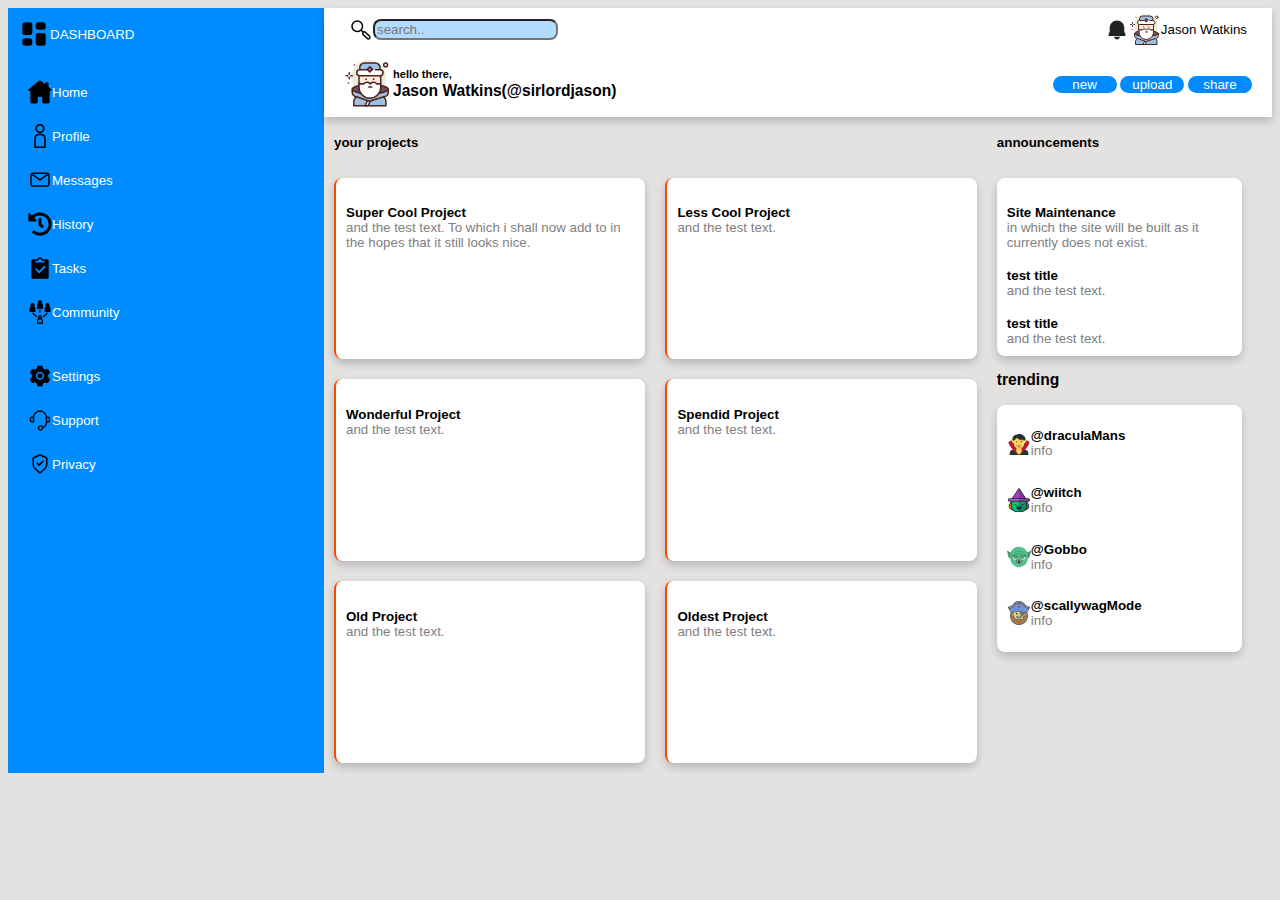
==== index.html @ ed78f5d6 "done" ====
<!DOCTYPE html>
<html lang="en">
<head>
  <meta charset="UTF-8">
  <meta http-equiv="X-UA-Compatible" content="IE=edge">
  <meta name="viewport" content="width=device-width, initial-scale=1.0">
  <link rel="stylesheet" href="style.css">
  <title>Admin Dashboard</title>
</head>
<body>
  <div id="container">
    <div id="sidebar">
      <div id="sideTop">
        <a>
          <img class="medLogo" src="dash.svg">
          <span>DASHBOARD</span>
        </a>
      </div>
      <div id="sideMid"> 
        <a>
          <img class="smallLogo" src="home.svg">
          <span>Home</span>
        </a>
        <a>
          <img class="smallLogo" src="profile.svg">
          <span>Profile</span>
        </a>
        <a>
          <img class="smallLogo" src="mail.svg">
          <span>Messages</span>
        </a>
        <a>
          <img class="smallLogo" src="history.svg">
          <span>History</span>
        </a>
        <a>
          <img class="smallLogo" src="tasks.svg">
          <span>Tasks</span>
        </a>
        <a>
          <img class="smallLogo" src="comm.svg">
          <span>Community</span>
        </a>
      </div>
      <div id="sideLow"> 
        <a>
          <img class="smallLogo" src="settings.svg">
          <span>Settings</span>
        </a>
        <a>
          <img class="smallLogo" src="support.svg">
          <span>Support</span>
        </a>
        <a>
          <img class="smallLogo" src="shield.svg">
          <span>Privacy</span>
        </a>
      </div>
    </div>
    <div id="header">
      <div id="top">
        <div id="searchBox">
          <img class="smallLogo" src="search.svg">
          <input type="text" placeholder="search..">
        </div>
        <div id="alerts">
          <img class="smallLogo" src="alert.svg">
          <img class="medLogo" src="wizard.svg">
          Jason Watkins
        </div>
      </div>
      <div id="middle">
        <div id="greeting">
          <img class="bigLogo" src="wizard.svg">
          <div id="greetBox">
            <h5>hello there,<h3>Jason Watkins(@sirlordjason)</h3></h5>
          </div>
        </div>
        <div id="actions">
          <button>new</button>
          <button>upload</button>
          <button>share</button>
        </div>
      </div>
    </div>
    <div id="main">
      <h4>your projects</h4>
      <h4>announcements</h4>
      <div id="grid">
        <div class="card"><h4>Super Cool Project</h4><span>and the test text. To which i shall now add to in the hopes that it still looks nice.</span></div>
        <div class="card"><h4>Less Cool Project</h4><span>and the test text.</span></div>
        <div class="card"><h4>Wonderful Project</h4><span>and the test text.</span></div>
        <div class="card"><h4>Spendid Project</h4><span>and the test text.</span></div>
        <div class="card"><h4>Old Project</h4><span>and the test text.</span></div>
        <div class="card"><h4>Oldest Project</h4><span>and the test text.</span></div>
      </div>

      <div id="nav">
        <div id="announcements">
          <div class="card">
            <h4>Site Maintenance</h4><span>in which the site will be built as it currently does not exist.</span>
            <h4>test title</h4><span>and the test text.</span>
            <h4>test title</h4><span>and the test text.</span>
          </div>
        </div>
        <h3>trending</h3>
        <div id="trending" class="card">
          <div class="subCard"><img class="smallLogo" src="vamp.svg"><p><strong>@draculaMans</strong><br/><span>info</span></div>
          <div class="subCard"><img class="smallLogo" src="witch.svg"><p><strong>@wiitch</strong><br/><span>info</span></div>
          <div class="subCard"><img class="smallLogo" src="goblin.svg"><p><strong>@Gobbo</strong><br/><span>info</span></div>
          <div class="subCard"><img class="smallLogo" src="pirate.svg"><p><strong>@scallywagMode</strong><br/><span>info</span></div>
        </div>
      </div>

    </div>
  </div>
</body>
</html>
---- style.css ----
body {
  font-family: -apple-system, BlinkMacSystemFont, 'Segoe UI', Roboto, Oxygen, Ubuntu, Cantarell, 'Open Sans', 'Helvetica Neue', sans-serif;
  font-size: smaller;
  background-color: rgb(228, 225, 225);
}

div {
  /* border: solid 1px hwb(16 16% 29%); */
}

input {
  background-color:rgb(0, 140, 255, .3);
  border-radius: .5rem;
}

.card > span {
  color: grey;
}

.subCard > p > span {
  color: grey;
}

button {
  background-color: rgb(0, 140, 255);
  color: white;
  width: 4rem;
  border-radius: .7rem;
  box-shadow: none;
  border: none;
}

#container {
  display: grid;
  grid-template: 1fr 6fr / 2fr 6fr;
}

#sidebar {
  display: flex;
  flex-direction: column;
  grid-row: 1 / span 2;
  background-color: rgb(0, 140, 255);
  color: white;
}



#sidebar >* {
  display: flex;
  flex-direction: column;
  margin-bottom: 10px;
  
}


#sidebar >* >* {
  display: flex;
  align-items: center;
  justify-content: flex-start;
  margin: 10px;
}

#sideMid, #sideLow {
  margin-left: 10px;
  margin-bottom: 20px;
}
#top {
  display: flex;
  justify-content: space-between;
  align-items: center;
  margin-left: 20px;
}

#top >* {
  display: flex;
  align-items: center;
  padding: 5px;
}

#middle {
  display: flex;
  justify-content: space-between;
  align-items: center;
}

#header {
  display: grid;
  grid-template-rows: 2fr 3fr;
  padding-right: 20px;
  box-shadow: 0 4px 8px 0 rgb(0,0,0,0.2);
  background-color: white;
}

#greeting {
  display: flex;
  align-items: center;
  margin-left: 20px;
}

#greetBox {
  display: flex;
  flex-direction: column;
  justify-content: center;
}
#greetBox >* {
  margin: 1px;
}

.smallLogo {
  height: 1.5rem;
}

.medLogo {
  height: 2rem;
}

.bigLogo {
  height: 3rem;
}



#main {
  display: grid;
  grid-template-columns: 5fr 2fr;
  grid-template-rows: 1fr 12fr;
  margin-right: 20px;
 
}
#main > h4 {
  display: table-cell;
  vertical-align: bottom;
  margin-left: 10px;
}

.card {
  background-color: white;
  border-radius: .5rem;
  padding: 10px;
  box-shadow: 0 4px 8px 0 rgb(0,0,0,0.2);
}

.card > h4 {
  margin-bottom: 0px;
}

#grid {
  display: grid;
  grid-template-columns: 1fr 1fr;
  grid-template-rows: repeat(3, 1fr);
}

#grid >.card{
  margin: 10px;
  border-left: 2px solid orangered;
}

#nav {
  display: flex;
  flex-direction: column;
  margin-left: 10px;
  
}
#nav > h4 {
  margin-top: 20px;

}

#announcements > .card {
  margin-top: 10px;
}

#nav >* {
  margin-right: 10px;
}

#trending > .subCard {
  display: flex;
  align-items: center;
  justify-content: flex-start;
}
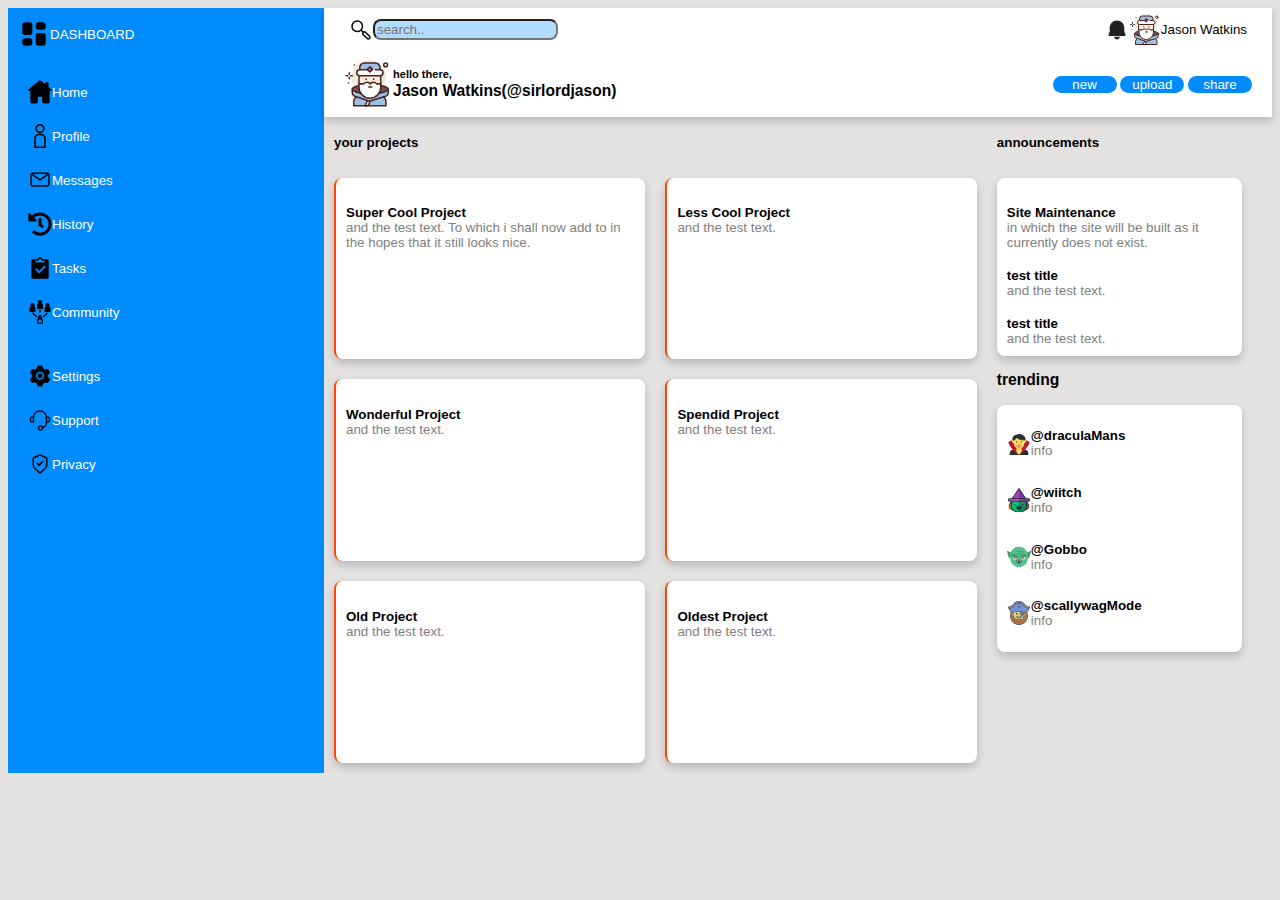
==== commit aca1a9a0: "added hex function" ====
--- a/index.html
+++ b/index.html
@@ -11,7 +11,7 @@
   <div id="container">
     <div id="sidebar">
       <div id="sideTop">
-        <a>
+        <a href="hex.html">
           <img class="medLogo" src="dash.svg">
           <span>DASHBOARD</span>
         </a>
--- a/style.css
+++ b/style.css
@@ -45,6 +45,7 @@
 
 
 
+
 #sidebar >* {
   display: flex;
   flex-direction: column;
@@ -52,6 +53,10 @@
   
 }
 
+#sidebar >* > a {
+  color: white;
+  text-decoration: none;
+}
 
 #sidebar >* >* {
   display: flex;
